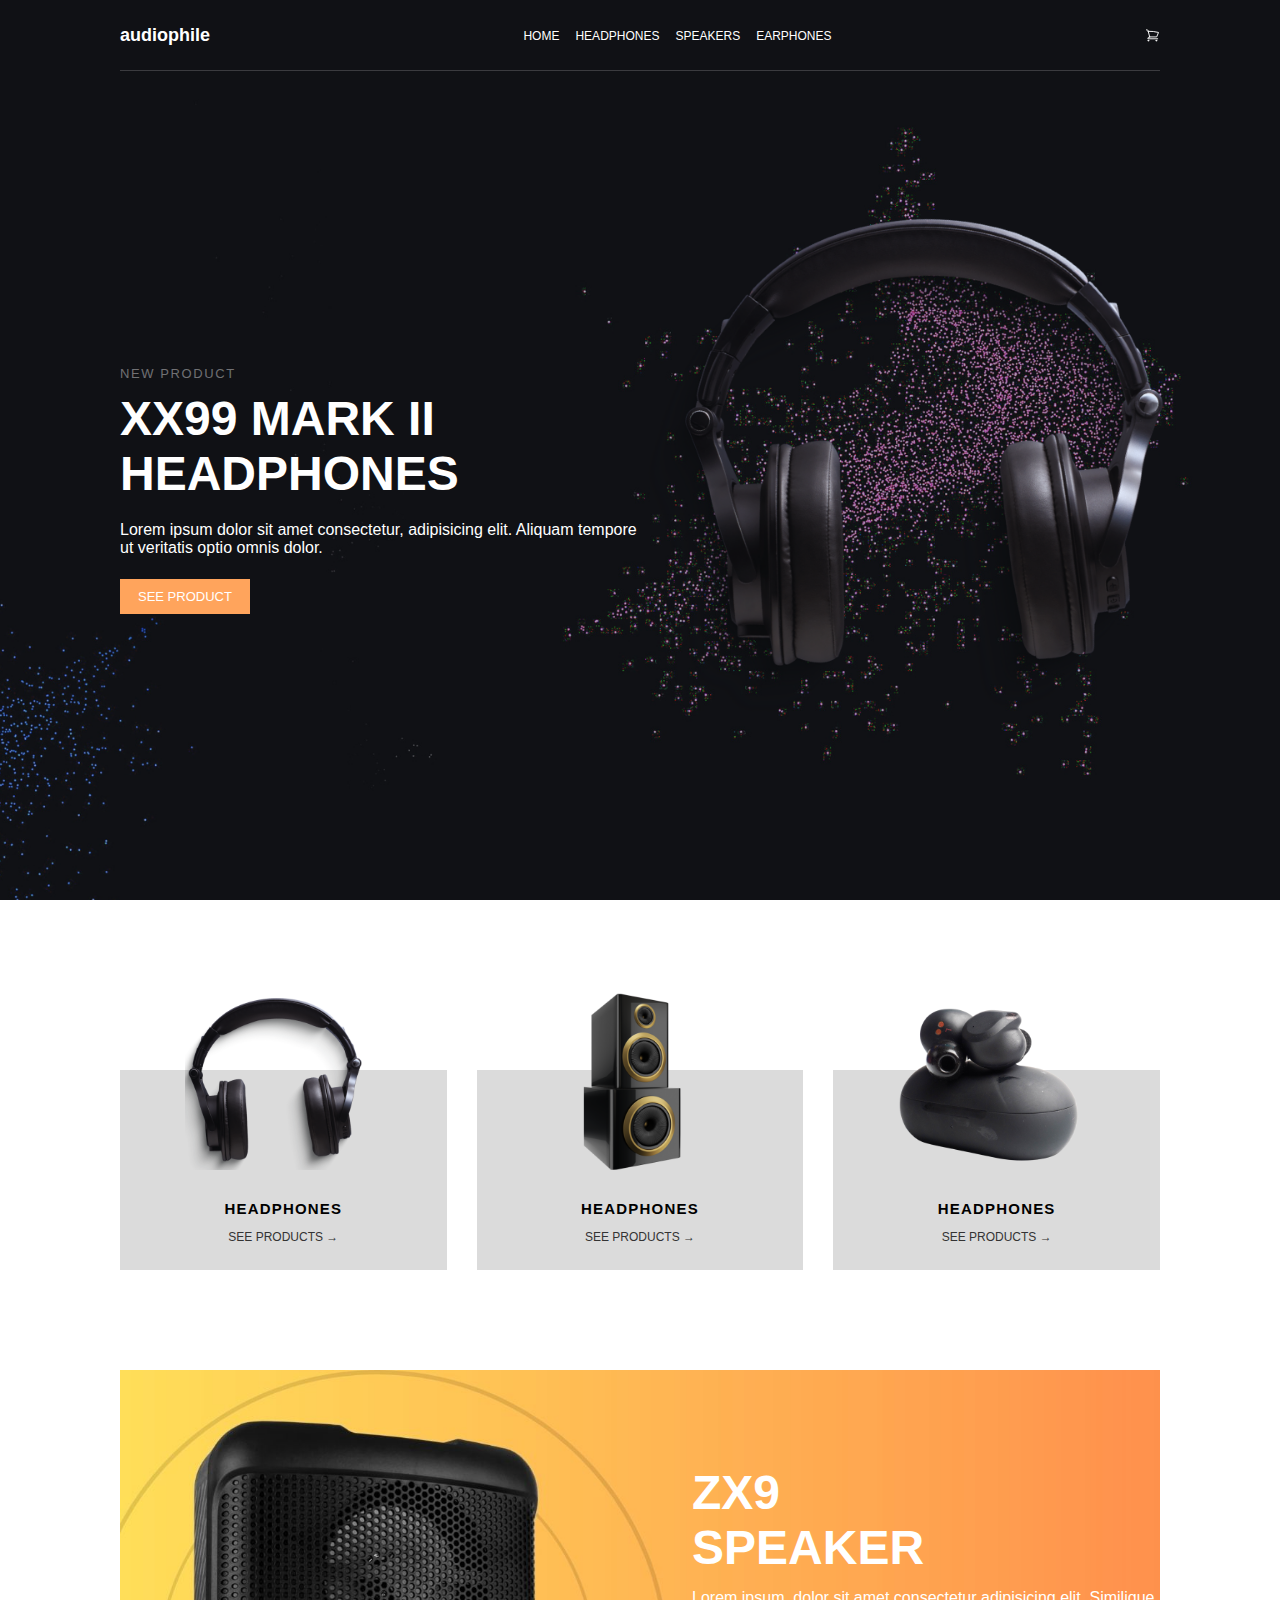
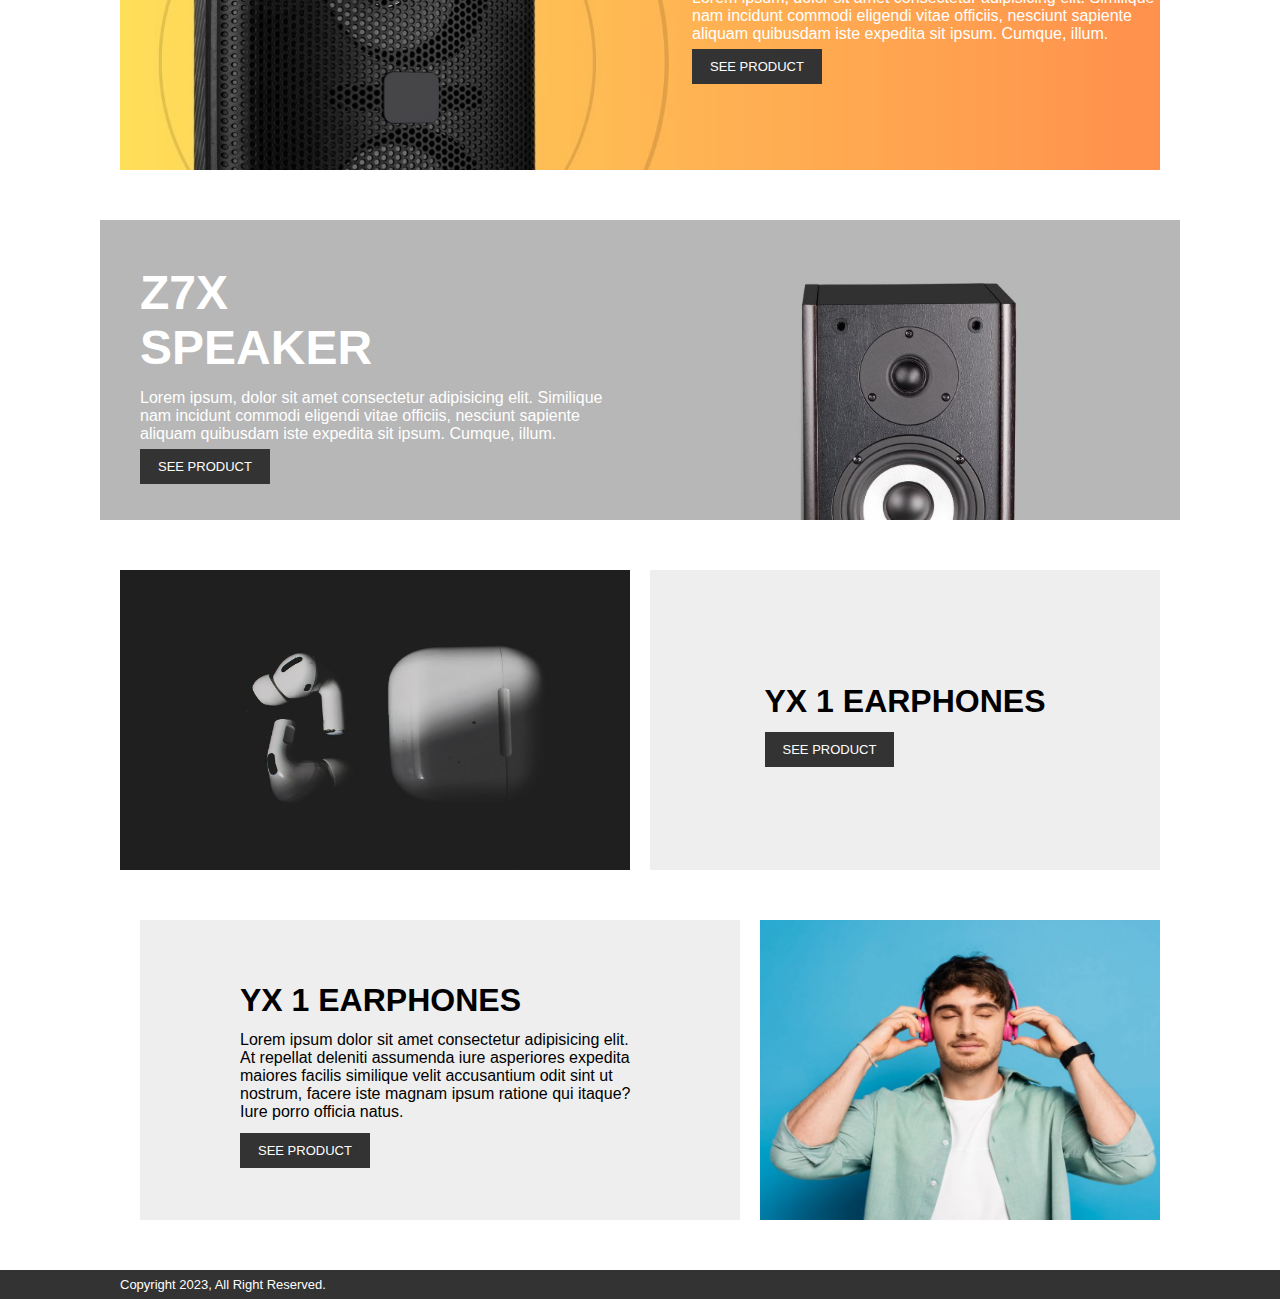
==== index.html @ 2c8dcb22 "added initial setup and make index.html" ====
<!DOCTYPE html>
<html lang="en">
  <head>
    <meta charset="UTF-8" />
    <meta http-equiv="X-UA-Compatible" content="IE=edge" />
    <meta name="viewport" content="width=device-width, initial-scale=1.0" />
    <title>AudioPhile &mdash; Landing Page</title>
    <link rel="stylesheet" href="./css/styles.css" />
  </head>
  <body>
    <header class="header">
      <nav class="nav">
        <div class="container nav_container">
          <a href="#" class="logo">audiophile</a>
          <ul class="nav_list">
            <li class="nav_item"><a href="#" class="nav_link">HOME</a></li>
            <li class="nav_item">
              <a href="#" class="nav_link">HEADPHONES</a>
            </li>
            <li class="nav_item"><a href="#" class="nav_link">SPEAKERS</a></li>
            <li class="nav_item"><a href="#" class="nav_link">EARPHONES</a></li>
          </ul>
          <svg
            xmlns="http://www.w3.org/2000/svg"
            fill="none"
            viewBox="0 0 24 24"
            stroke-width="1.5"
            stroke="currentColor"
            class="w-6 h-6">
            <path
              stroke-linecap="round"
              stroke-linejoin="round"
              d="M2.25 3h1.386c.51 0 .955.343 1.087.835l.383 1.437M7.5 14.25a3 3 0 00-3 3h15.75m-12.75-3h11.218c1.121-2.3 2.1-4.684 2.924-7.138a60.114 60.114 0 00-16.536-1.84M7.5 14.25L5.106 5.272M6 20.25a.75.75 0 11-1.5 0 .75.75 0 011.5 0zm12.75 0a.75.75 0 11-1.5 0 .75.75 0 011.5 0z" />
          </svg>
        </div>
      </nav>
      <div class="hero">
        <div class="container hero_container">
          <div class="hero_content">
            <p class="new">NEW PRODUCT</p>
            <h1 class="main_title">XX99 MARK II HEADPHONES</h1>
            <p class="hero_text">
              Lorem ipsum dolor sit amet consectetur, adipisicing elit. Aliquam
              tempore ut veritatis optio omnis dolor.
            </p>
            <a href="#" class="main_btn">SEE PRODUCT</a>
          </div>
        </div>
      </div>
    </header>
    <main>
      <section class="products">
        <div class="container products_container">
          <div class="product">
            <img src="./images/headphone.png" alt="" />
            <div class="product_content">
              <h3 class="product_title">HEADPHONES</h3>
              <a href="#" class="see_product">SEE PRODUCTS &rarr;</a>
            </div>
          </div>
          <div class="product">
            <img src="./images/speaker.png" alt="" />
            <div class="product_content">
              <h3 class="product_title">HEADPHONES</h3>
              <a href="#" class="see_product">SEE PRODUCTS &rarr;</a>
            </div>
          </div>
          <div class="product">
            <img src="./images/airpods.png" alt="" />
            <div class="product_content">
              <h3 class="product_title">HEADPHONES</h3>
              <a href="#" class="see_product">SEE PRODUCTS &rarr;</a>
            </div>
          </div>
        </div>
      </section>
      <section class="speaker">
        <div class="container speaker_container">
          <div class="speaker_content">
            <h1 class="speaker_title">
              ZX9 <br />
              SPEAKER
            </h1>
            <p class="speaker_text">
              Lorem ipsum, dolor sit amet consectetur adipisicing elit.
              Similique nam incidunt commodi eligendi vitae officiis, nesciunt
              sapiente aliquam quibusdam iste expedita sit ipsum. Cumque, illum.
            </p>
            <a href="#" class="speaker_btn">SEE PRODUCT</a>
          </div>
        </div>
      </section>
      <section class="speaker_2">
        <div class="container speaker_container_2">
          <div class="speaker_content">
            <h1 class="speaker_title">
              Z7X <br />
              SPEAKER
            </h1>
            <p class="speaker_text">
              Lorem ipsum, dolor sit amet consectetur adipisicing elit.
              Similique nam incidunt commodi eligendi vitae officiis, nesciunt
              sapiente aliquam quibusdam iste expedita sit ipsum. Cumque, illum.
            </p>
            <a href="#" class="speaker_btn">SEE PRODUCT</a>
          </div>
        </div>
      </section>
      <section class="earhpone">
        <div class="container earphone_container">
          <img src="./images/airpods bg.jpg" alt="" />
          <div class="earphone_content">
            <span>
              <h1 class="earphone_title">YX 1 EARPHONES</h1>
              <a href="#" class="speaker_btn">SEE PRODUCT</a>
            </span>
          </div>
        </div>
      </section>
      <section class="music">
        <div class="container music_container">
          <div class="music_content">
            <span>
              <h1 class="music_title">YX 1 EARPHONES</h1>
              <p class="music_text">
                Lorem ipsum dolor sit amet consectetur adipisicing elit. At
                repellat deleniti assumenda iure asperiores expedita maiores
                facilis similique velit accusantium odit sint ut nostrum, facere
                iste magnam ipsum ratione qui itaque? Iure porro officia natus.
              </p>
              <a href="#" class="speaker_btn">SEE PRODUCT</a>
            </span>
          </div>
          <img src="./images/man bg.jpg" alt="" />
        </div>
      </section>
    </main>
    <footer class="footer">
      <div class="container">
        <p class="footer_text">Copyright 2023, All Right Reserved.</p>
      </div>
    </footer>
  </body>
</html>
---- css/styles.css ----
:root {
  --color-primary: #ffa45c;
}
* {
  padding: 0px;
  margin: 0px;
}
html {
  font-size: 10px;
}
body {
  font-family: Poppins, sans-serif;
  font-size: 1.6rem;
}
.container {
  max-width: 104rem;
  margin: 0 auto;
}
svg {
  width: 1.5rem;
  height: 1.5rem;
  cursor: pointer;
}

/* header */
.header {
  width: 100%;
  height: 100vh;
  background-image: url(../images/hero.png);
  background-size: cover;
  background-position: center center;
  background-repeat: no-repeat;
}
.nav {
  width: 100%;
  height: 7rem;
}
.nav_container {
  width: 100%;
  height: 100%;
  display: flex;
  justify-content: space-between;
  align-items: center;
  color: #fff;
  border-bottom: 1px solid #ffffff2e;
}
.logo {
  text-decoration: none;
  color: #fff;
  font-size: 1.8rem;
  font-weight: 800;
}
.nav_list {
  list-style: none;
  display: flex;
}
.nav_link {
  margin: 0rem 0.8rem;
  font-size: 1.2rem;
  text-decoration: none;
  color: #fff;
}
.hero {
  width: 100%;
  height: calc(100vh - 7rem);
}
.hero_container {
  width: 100%;
  height: 100%;
  display: flex;
  align-items: center;
}
.hero_content {
  color: #fff;
  width: 50%;
}
.new {
  color: #ffffff68;
  margin-bottom: 1rem;
  letter-spacing: 1.6px;
  font-size: 1.3rem;
}
.main_title {
  font-size: 4.8rem;
  margin-bottom: 2rem;
}
.hero_text {
  margin-bottom: 3rem;
}
.main_btn {
  background-color: var(--color-primary);
  text-decoration: none;
  color: #fff;
  font-size: 1.3rem;
  padding: 1rem 1.8rem;
}
.products {
  width: 100%;
  padding-top: 17rem;
}
.products_container {
  width: 100%;
  display: grid;
  grid-template-columns: repeat(auto-fit, minmax(25rem, 1fr));
  grid-gap: 3rem;
}
.product {
  background-color: #dbdbdb;
  position: relative;
  width: 100%;
  height: 20rem;
}
.product > img {
  width: 18rem;
  height: 18rem;
  position: absolute;
  left: 20%;
  top: -40%;
}
.product_content {
  width: 100%;
  position: absolute;
  bottom: 2.5rem;
  text-align: center;
}
.product_title {
  font-size: 1.5rem;
  letter-spacing: 1.2px;
  margin-bottom: 1rem;
}
.see_product {
  font-size: 1.2rem;
  text-decoration: none;
  color: #333;
}
.speaker {
  padding-top: 10rem;
}
.speaker_2 {
  padding-top: 5rem;
}
.speaker_container {
  width: 100%;
  height: 40rem;
  background-image: url(../images/speaker\ bg.jpg);
  background-size: cover;
  display: flex;
  justify-content: end;
  align-items: center;
}
.speaker_container_2 {
  width: 100%;
  height: 30rem;
  background-image: url(../images/speaker\ bg2.jpg);
  background-size: cover;
  display: flex;
  padding-left: 4rem;
  align-items: center;
}
.speaker_content {
  width: 45%;
  color: #fff;
}
.speaker_title {
  font-size: 4.8rem;
}
.speaker_text {
  margin: 1.4rem 0rem;
}
.speaker_btn {
  color: #fff;
  background-color: #333;
  text-decoration: none;
  font-size: 1.3rem;
  padding: 1rem 1.8rem;
  margin-top: 1rem;
}
.earhpone {
  padding-top: 5rem;
}
.earphone_container {
  width: 100%;
  height: 30rem;
  display: flex;
}
.earphone_container > img {
  width: 50%;
}
.earphone_content {
  width: 50%;
}
.earphone_content {
  background-color: #eee;
  margin-left: 2rem;
  display: flex;
  justify-content: center;
  align-items: center;
}
.earphone_title {
  margin-bottom: 2rem;
}
.music {
  padding-top: 5rem;
}
.music_container {
  width: 100%;
  height: 30rem;
  display: flex;
}
.music_content {
  background-color: #eee;
  margin-left: 2rem;
  display: flex;
  justify-content: center;
  align-items: center;
  padding: 10rem;
  width: 50%;
}
.music_text {
  margin: 1.2rem 0rem;
  margin-bottom: 2rem;
}
.music_container > img {
  width: 50%;
  margin-left: 2rem;
}
.footer {
  background-color: #333;
  color: #fff;
}
.footer {
  margin-top: 5rem;
}
.footer_text {
  padding: 0.7rem 0rem;
  font-size: 1.3rem;
}
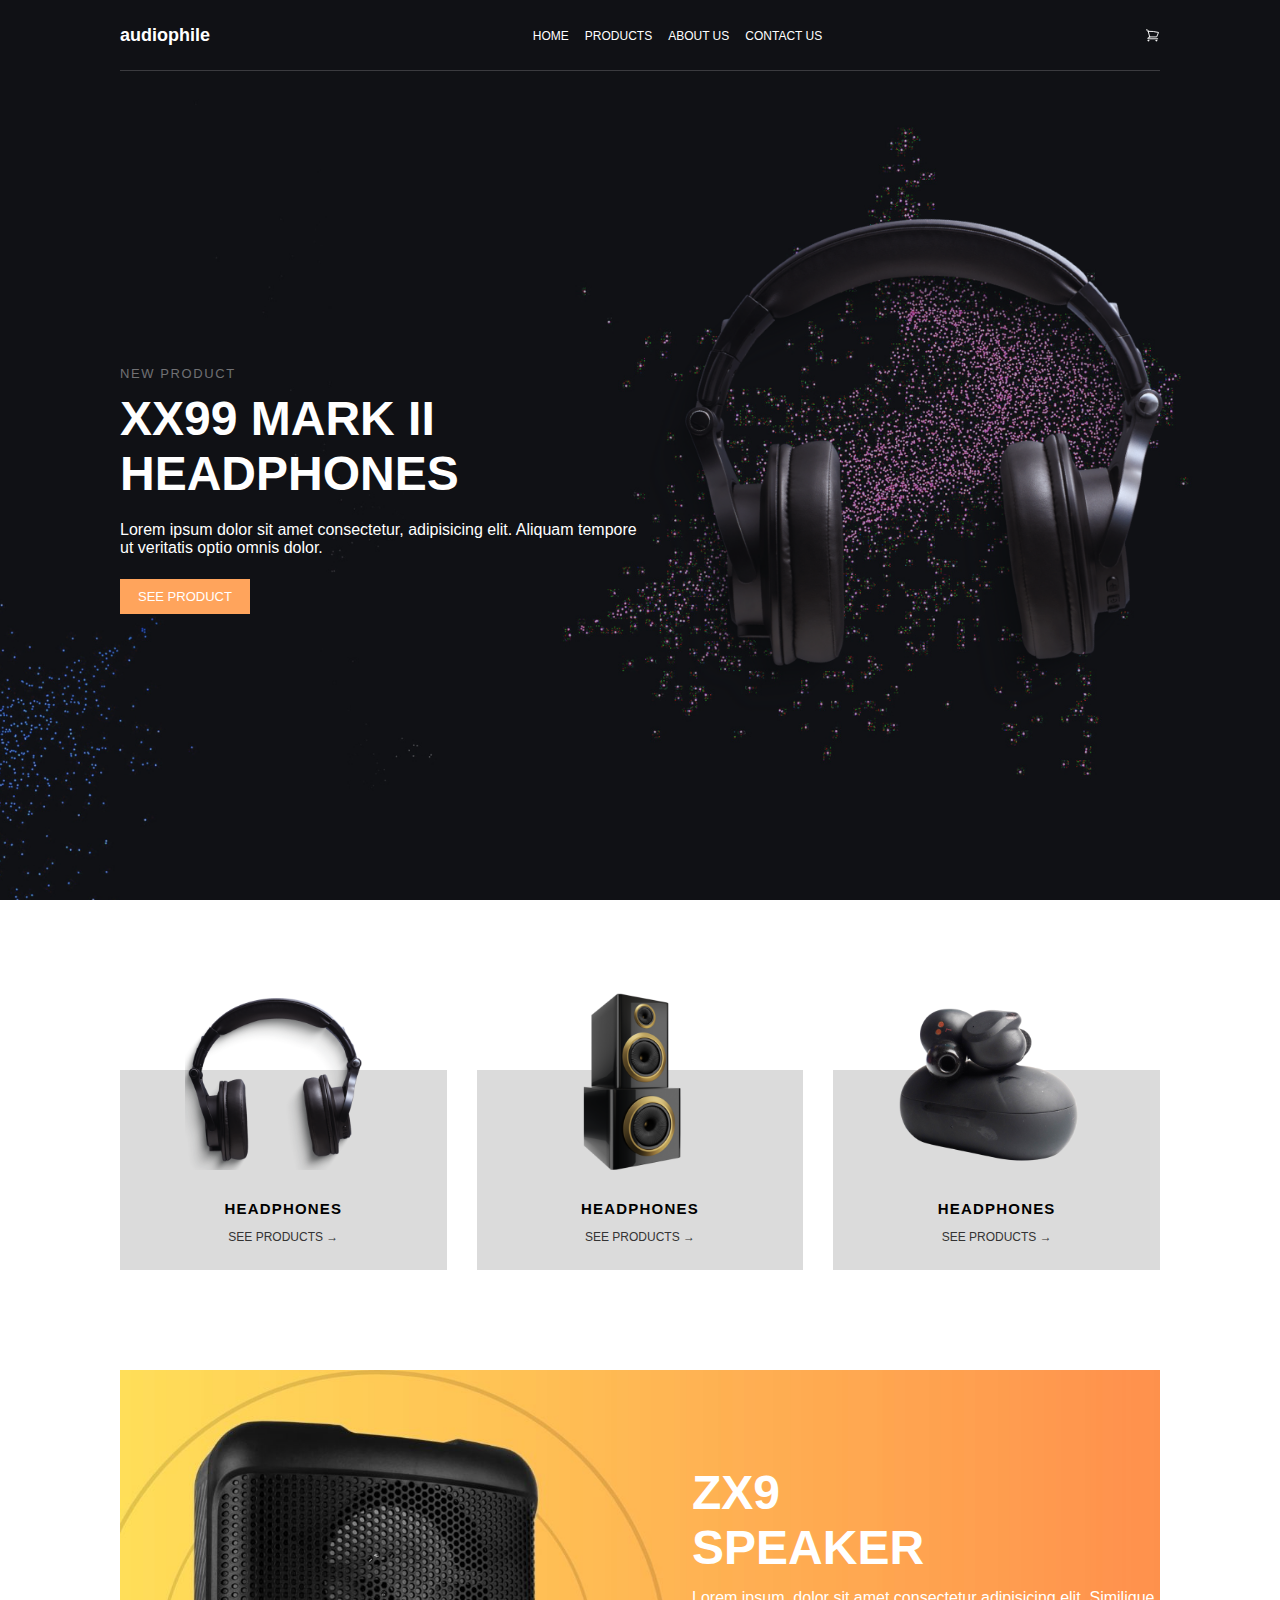
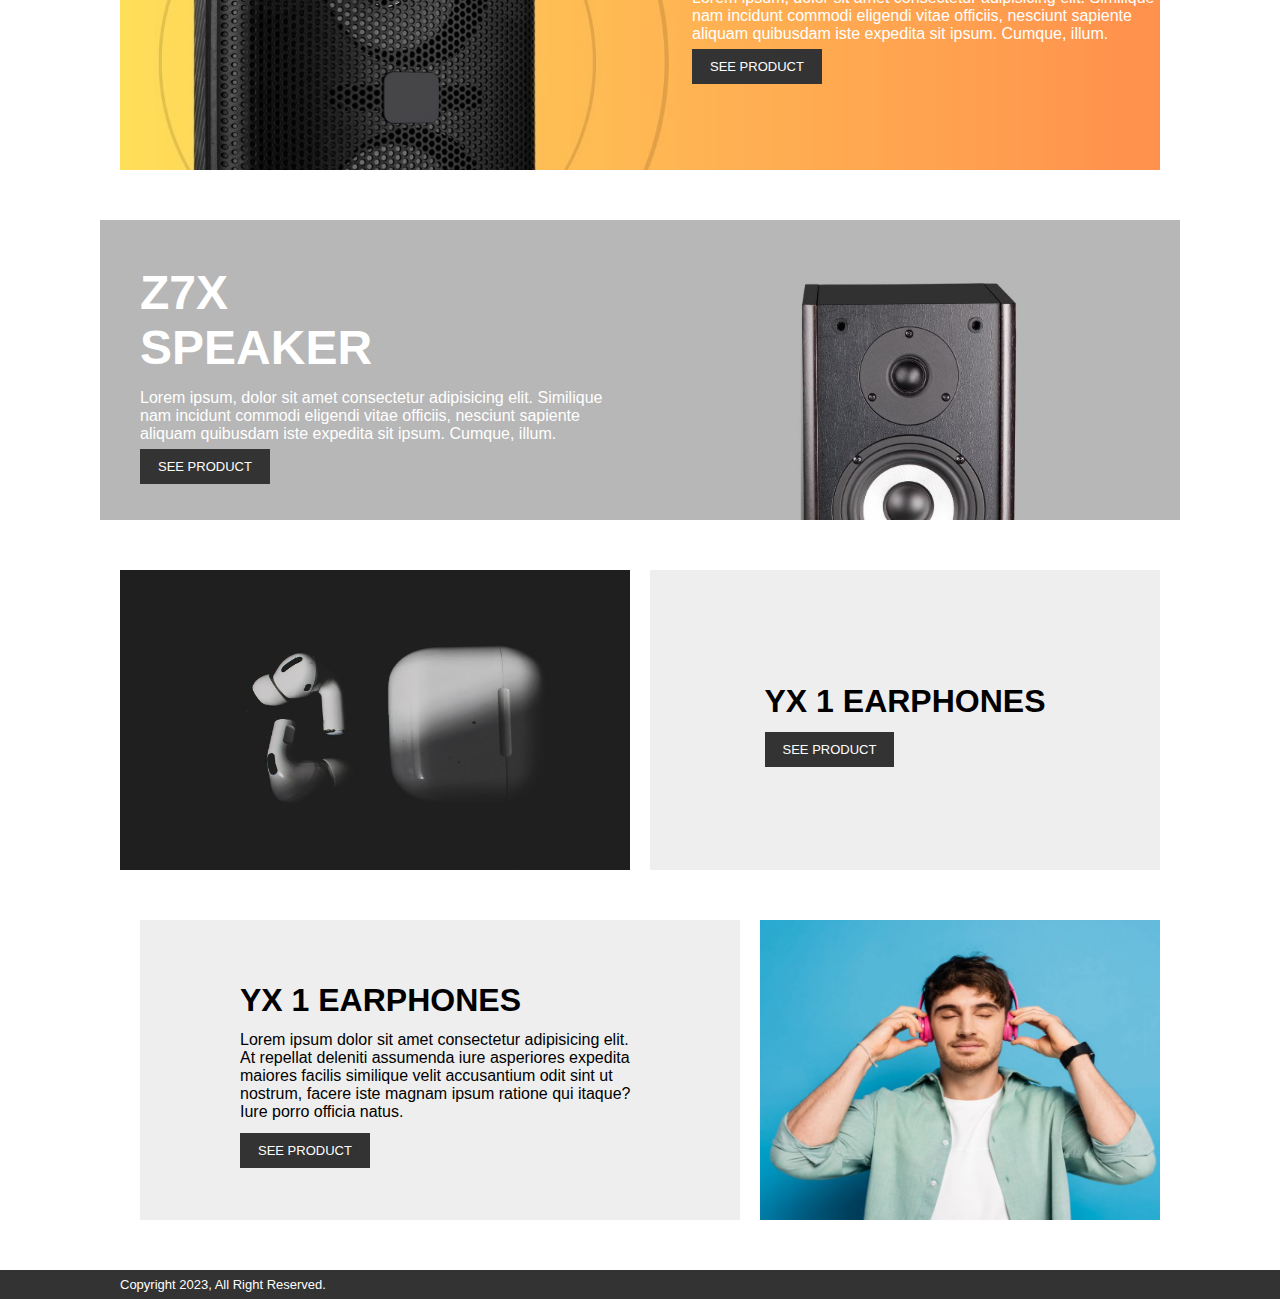
==== commit c4c8da19: "add product page" ====
--- a/index.html
+++ b/index.html
@@ -13,12 +13,12 @@
         <div class="container nav_container">
           <a href="#" class="logo">audiophile</a>
           <ul class="nav_list">
-            <li class="nav_item"><a href="#" class="nav_link">HOME</a></li>
+            <li class="nav_item"><a href="index.html" class="nav_link">HOME</a></li>
             <li class="nav_item">
-              <a href="#" class="nav_link">HEADPHONES</a>
+              <a href="product.html" class="nav_link">PRODUCTS</a>
             </li>
-            <li class="nav_item"><a href="#" class="nav_link">SPEAKERS</a></li>
-            <li class="nav_item"><a href="#" class="nav_link">EARPHONES</a></li>
+            <li class="nav_item"><a href="#" class="nav_link">ABOUT US</a></li>
+            <li class="nav_item"><a href="#" class="nav_link">CONTACT US</a></li>
           </ul>
           <svg
             xmlns="http://www.w3.org/2000/svg"
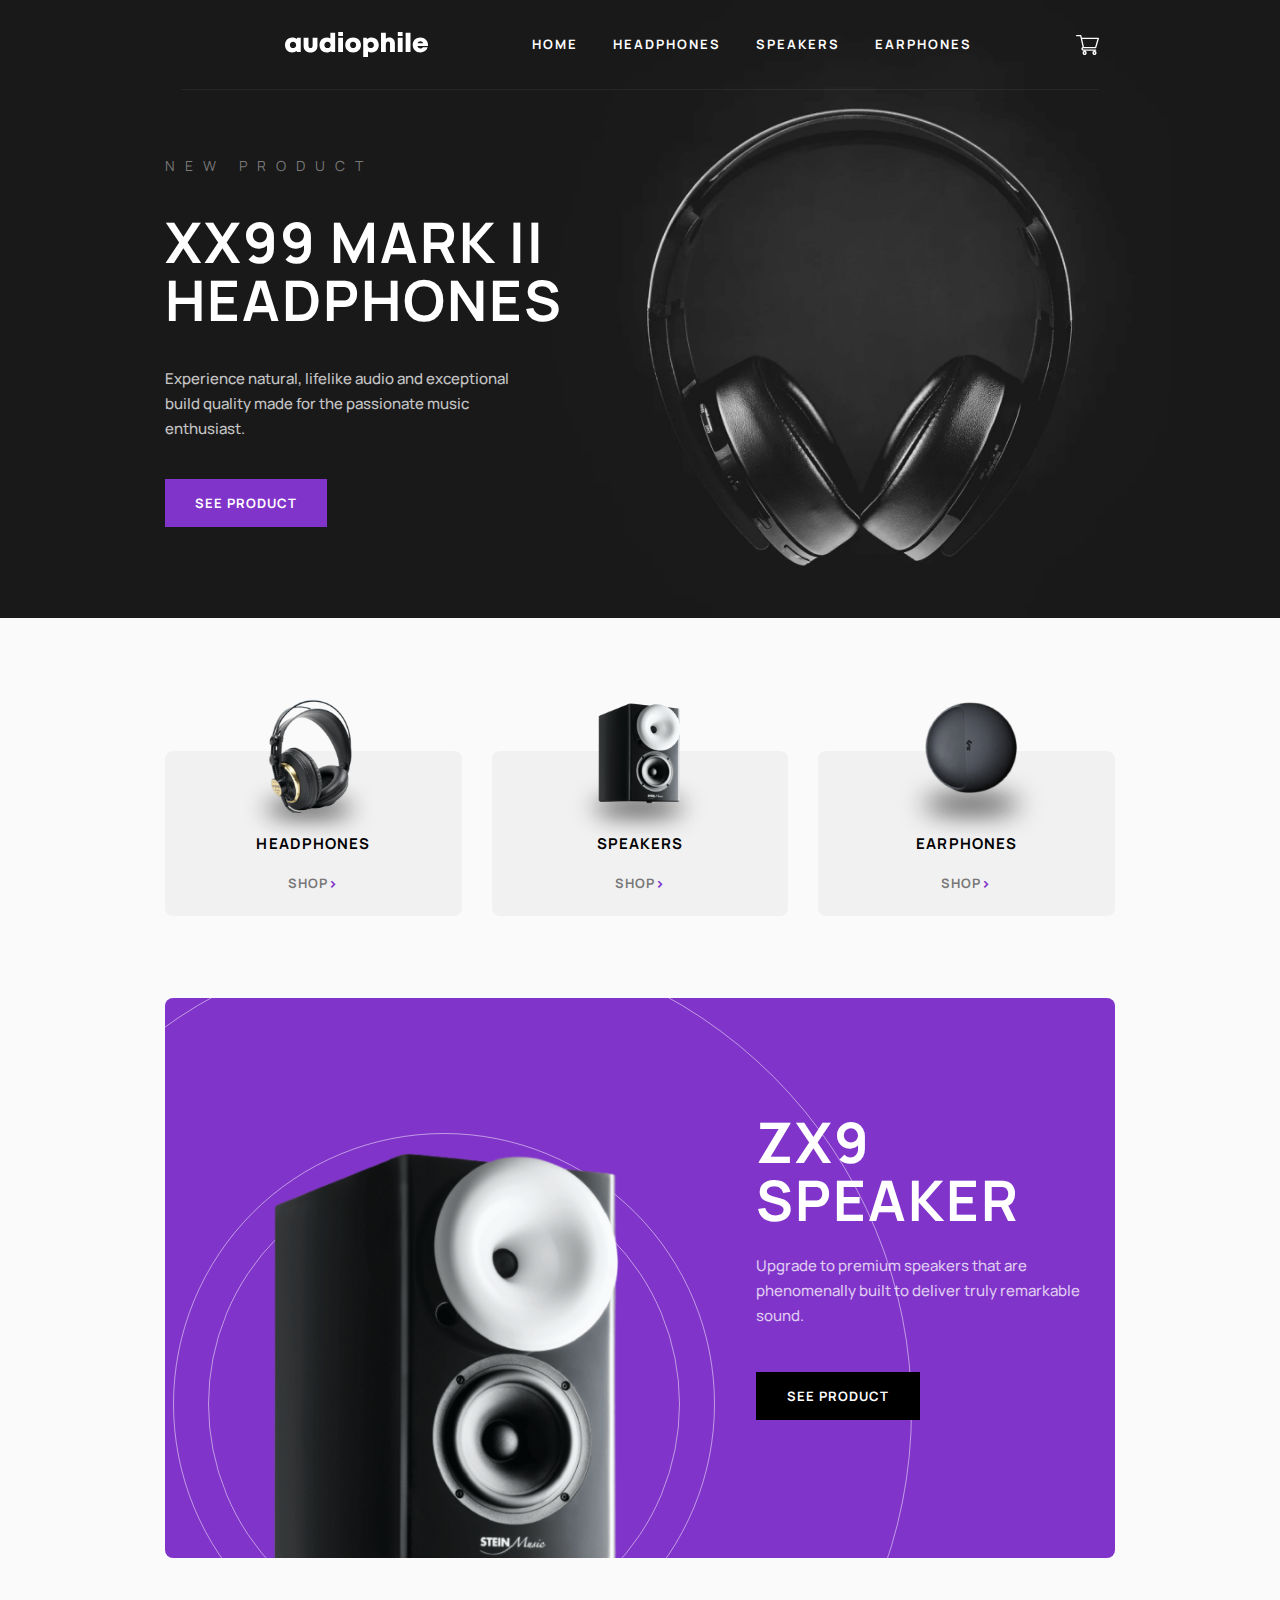
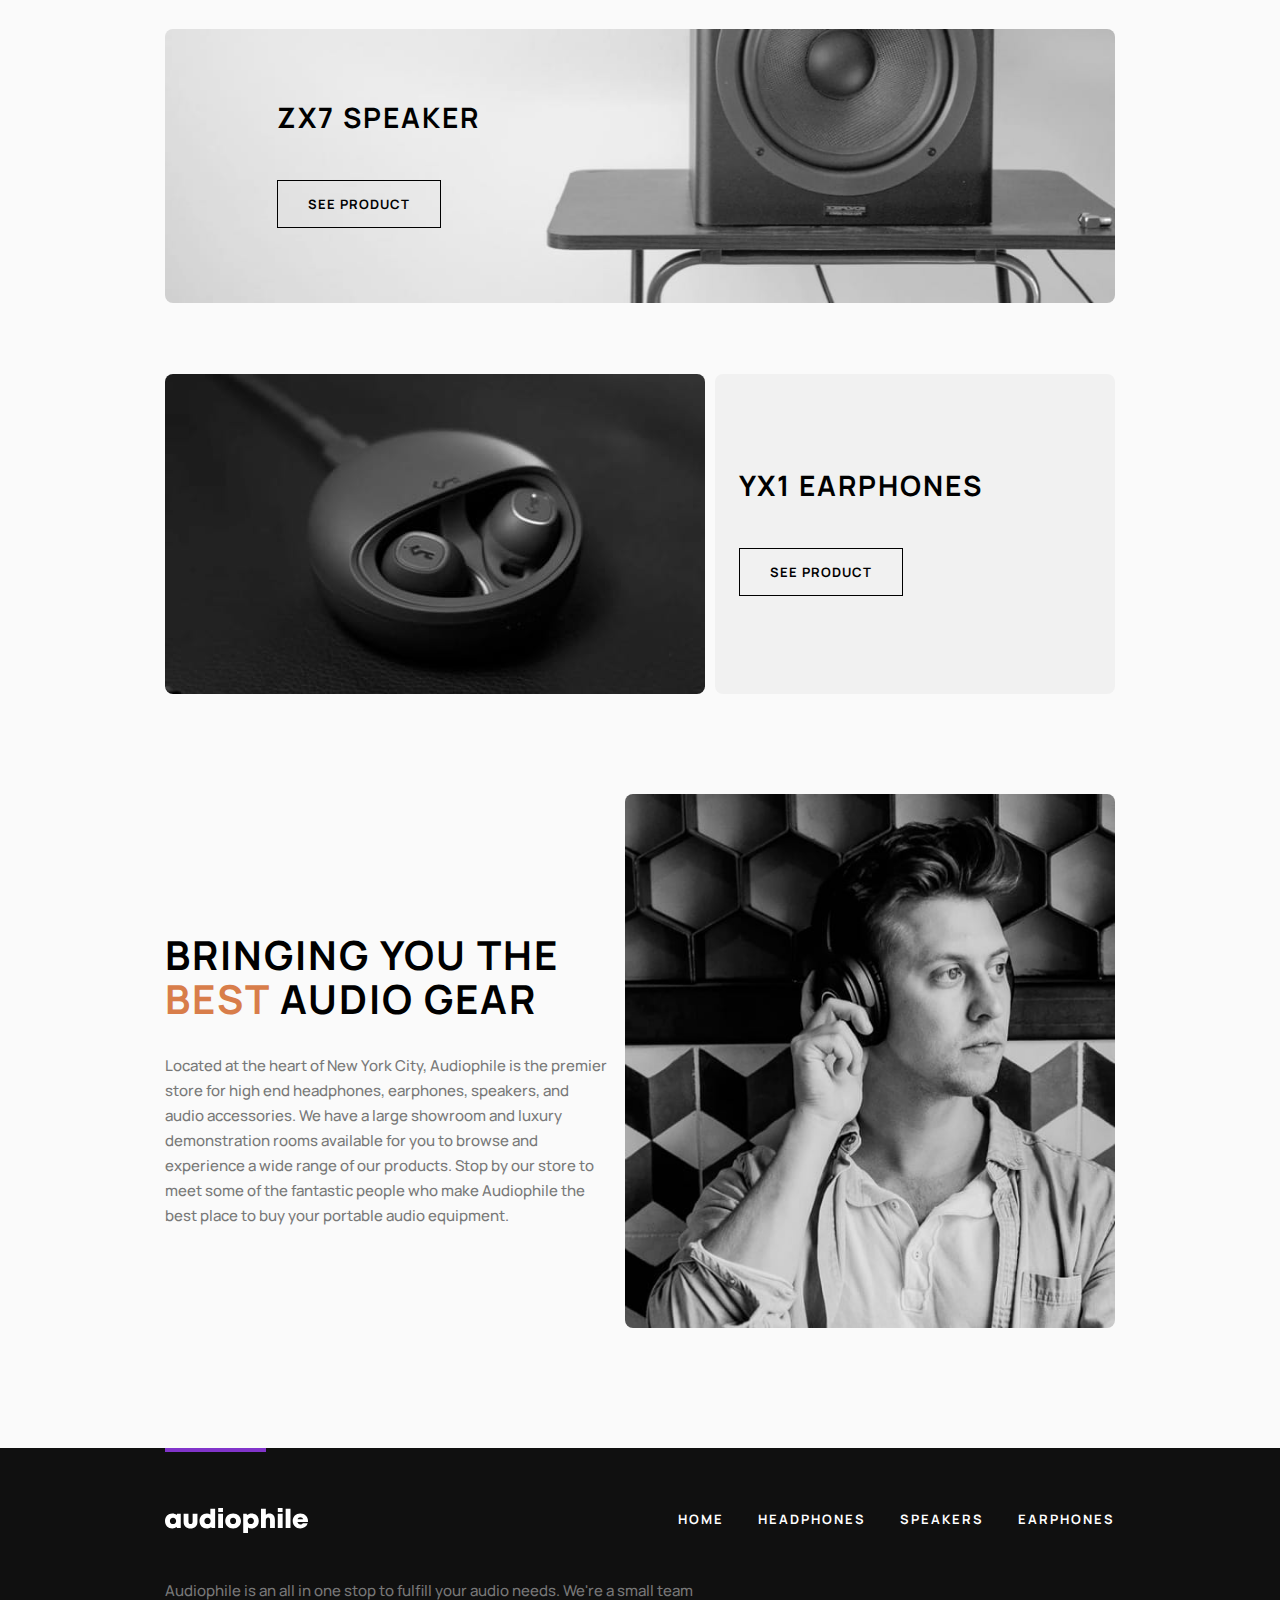
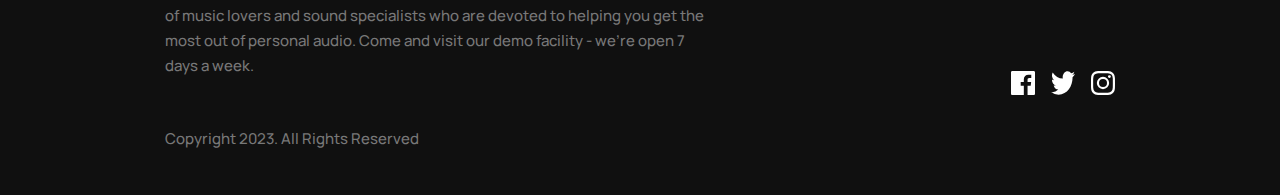
==== commit 0c88cd38: "change color" ====
--- a/index.html
+++ b/index.html
@@ -1,144 +1,184 @@
 <!DOCTYPE html>
 <html lang="en">
-  <head>
-    <meta charset="UTF-8" />
-    <meta http-equiv="X-UA-Compatible" content="IE=edge" />
-    <meta name="viewport" content="width=device-width, initial-scale=1.0" />
-    <title>AudioPhile &mdash; Landing Page</title>
-    <link rel="stylesheet" href="./css/styles.css" />
-  </head>
-  <body>
-    <header class="header">
-      <nav class="nav">
-        <div class="container nav_container">
-          <a href="#" class="logo">audiophile</a>
-          <ul class="nav_list">
-            <li class="nav_item"><a href="index.html" class="nav_link">HOME</a></li>
-            <li class="nav_item">
-              <a href="product.html" class="nav_link">PRODUCTS</a>
-            </li>
-            <li class="nav_item"><a href="#" class="nav_link">ABOUT US</a></li>
-            <li class="nav_item"><a href="#" class="nav_link">CONTACT US</a></li>
-          </ul>
-          <svg
-            xmlns="http://www.w3.org/2000/svg"
-            fill="none"
-            viewBox="0 0 24 24"
-            stroke-width="1.5"
-            stroke="currentColor"
-            class="w-6 h-6">
-            <path
-              stroke-linecap="round"
-              stroke-linejoin="round"
-              d="M2.25 3h1.386c.51 0 .955.343 1.087.835l.383 1.437M7.5 14.25a3 3 0 00-3 3h15.75m-12.75-3h11.218c1.121-2.3 2.1-4.684 2.924-7.138a60.114 60.114 0 00-16.536-1.84M7.5 14.25L5.106 5.272M6 20.25a.75.75 0 11-1.5 0 .75.75 0 011.5 0zm12.75 0a.75.75 0 11-1.5 0 .75.75 0 011.5 0z" />
-          </svg>
+
+<head>
+    <meta charset="UTF-8">
+    <meta name="viewport" content="width=device-width, initial-scale=1.0">
+    <link rel="icon" type="image/png" sizes="32x32" href="assets/img/favicon-32x32.png">
+    <link rel="preconnect" href="https://fonts.googleapis.com">
+    <link rel="preconnect" href="https://fonts.gstatic.com" crossorigin>
+    <link href="https://fonts.googleapis.com/css2?family=Manrope:wght@400;500;700&display=swap" rel="stylesheet">
+    <link rel="stylesheet" href="styles.css" type="text/css">
+    <title>Audiophile</title>
+</head>
+
+<body>
+    <div class="hero-banner">
+        <div class="mobile-img">
+            <img src="assets/img/home/mobile/image-header.jpg" alt="hero-banner-mobile">
         </div>
-      </nav>
-      <div class="hero">
-        <div class="container hero_container">
-          <div class="hero_content">
-            <p class="new">NEW PRODUCT</p>
-            <h1 class="main_title">XX99 MARK II HEADPHONES</h1>
-            <p class="hero_text">
-              Lorem ipsum dolor sit amet consectetur, adipisicing elit. Aliquam
-              tempore ut veritatis optio omnis dolor.
-            </p>
-            <a href="#" class="main_btn">SEE PRODUCT</a>
-          </div>
+        <div class="tablet-img">
+            <img src="assets/img/home/tablet/image-header.jpg" alt="hero-banner-tablet">
         </div>
-      </div>
-    </header>
-    <main>
-      <section class="products">
-        <div class="container products_container">
-          <div class="product">
-            <img src="./images/headphone.png" alt="" />
-            <div class="product_content">
-              <h3 class="product_title">HEADPHONES</h3>
-              <a href="#" class="see_product">SEE PRODUCTS &rarr;</a>
+        <div class="desktop-img">
+            <img src="assets/img/home/desktop/image-hero.jpg" alt="hero-banner-desktop">
+        </div>
+        <div class="hero-banner-text">
+            <div class="overline" id="banner-text">new product</div>
+            <h1>xx99 mark ii headphones</h1>
+            <div class="hero-main-text">Experience natural, lifelike audio and exceptional build quality made for the
+                passionate music enthusiast.</div>
+            <a href="xx99-headphones.html">
+                <button class="btn-orange">
+                    see product
+                </button>
+            </a>
+        </div>
+    </div>
+    <div class="navbar-container">
+        <div class="navbar-mobile">
+            <a href="menu.html">
+                <div class="menu-mobile">
+                    <img src="assets/img/shared/tablet/icon-hamburger.svg" alt="burger-menu">
+                </div>
+            </a>
+            <a class="logo-mobile" href="index.html">
+                <img src="assets/img/shared/desktop/logo.svg" alt="Audiophile-logo">
+            </a>
+            <div class="navbar-desktop-menu">
+                <a href="index.html">home</a>
+                <a href="headphones-category.html">headphones</a>
+                <a href="#">speakers</a>
+                <a href="#">earphones</a>
             </div>
-          </div>
-          <div class="product">
-            <img src="./images/speaker.png" alt="" />
-            <div class="product_content">
-              <h3 class="product_title">HEADPHONES</h3>
-              <a href="#" class="see_product">SEE PRODUCTS &rarr;</a>
+            <div class="cart-mobile">
+                <img src="assets/img/shared/desktop/icon-cart.svg" alt="shopping-cart">
             </div>
-          </div>
-          <div class="product">
-            <img src="./images/airpods.png" alt="" />
-            <div class="product_content">
-              <h3 class="product_title">HEADPHONES</h3>
-              <a href="#" class="see_product">SEE PRODUCTS &rarr;</a>
+        </div>
+    </div>
+    <div class="center-aligner">
+        <div class="products">
+            <a href="headphones-category.html" class="product-container">
+                <div class="container-bg">
+                    <div class="product-img"><img
+                            src="assets/img/shared/desktop/image-category-thumbnail-headphones.png"
+                            alt="xx99-headphones"></div>
+                    <div class="product-header">headphones</div>
+                    <div class="shop-item">shop<div class="orange-arrow">></div>
+                    </div>
+                </div>
+            </a>
+            <div class="product-container">
+                <div class="container-bg">
+                    <div class="product-img"><img src="assets/img/shared/desktop/image-category-thumbnail-speakers.png"
+                            alt="speakers"></div>
+                    <div class="product-header">speakers</div>
+                    <div class="shop-item">shop<div class="orange-arrow">></div>
+                    </div>
+                </div>
             </div>
-          </div>
+            <div class="product-container">
+                <div class="container-bg">
+                    <div class="product-img"><img src="assets/img/shared/desktop/image-category-thumbnail-earphones.png"
+                            alt="earphones"></div>
+                    <div class="product-header">earphones</div>
+                    <div class="shop-item">shop<div class="orange-arrow">></div>
+                    </div>
+                </div>
+            </div>
         </div>
-      </section>
-      <section class="speaker">
-        <div class="container speaker_container">
-          <div class="speaker_content">
-            <h1 class="speaker_title">
-              ZX9 <br />
-              SPEAKER
-            </h1>
-            <p class="speaker_text">
-              Lorem ipsum, dolor sit amet consectetur adipisicing elit.
-              Similique nam incidunt commodi eligendi vitae officiis, nesciunt
-              sapiente aliquam quibusdam iste expedita sit ipsum. Cumque, illum.
-            </p>
-            <a href="#" class="speaker_btn">SEE PRODUCT</a>
-          </div>
+        <div class="speaker-product-box">
+            <div class="outer-circle"></div>
+            <div class="middle-circle"></div>
+            <div class="smol-circle"></div>
+            <div class="preview-img">
+                <img src="assets/img/home/mobile/image-speaker-zx9.png" alt="zx9-speaker">
+            </div>
+            <div class="preview-img-desktop">
+                <img src="assets/img/home/desktop/image-speaker-zx9.png" alt="zx9-speaker">
+            </div>
+            <div class="zx9-maintext">
+                <div class="preview-header">ZX9<br>SPEAKER</div>
+                <div class="preview-maintext">Upgrade to premium speakers that are phenomenally built to deliver truly
+                    remarkable sound.</div>
+                <button class="btn-black">see product</button>
+            </div>
         </div>
-      </section>
-      <section class="speaker_2">
-        <div class="container speaker_container_2">
-          <div class="speaker_content">
-            <h1 class="speaker_title">
-              Z7X <br />
-              SPEAKER
-            </h1>
-            <p class="speaker_text">
-              Lorem ipsum, dolor sit amet consectetur adipisicing elit.
-              Similique nam incidunt commodi eligendi vitae officiis, nesciunt
-              sapiente aliquam quibusdam iste expedita sit ipsum. Cumque, illum.
-            </p>
-            <a href="#" class="speaker_btn">SEE PRODUCT</a>
-          </div>
+        <div class="zx7-product-box">
+            <div class="zx7-mobile">
+                <img src="assets/img/home/mobile/image-speaker-zx7.jpg" alt="ZX7 speaker">
+            </div>
+            <div class="zx7-tablet">
+                <img src="assets/img/home/tablet/image-speaker-zx7.jpg" alt="ZX7 speaker">
+            </div>
+            <div class="zx7-desktop">
+                <img src="assets/img/home/desktop/image-speaker-zx7.jpg" alt="ZX7 speaker">
+            </div>
+            <div class="product-header-mobile-black">zx7 speaker
+                <br><br><br>
+                <button class="btn-white">see product</button>
+            </div>
         </div>
-      </section>
-      <section class="earhpone">
-        <div class="container earphone_container">
-          <img src="./images/airpods bg.jpg" alt="" />
-          <div class="earphone_content">
-            <span>
-              <h1 class="earphone_title">YX 1 EARPHONES</h1>
-              <a href="#" class="speaker_btn">SEE PRODUCT</a>
-            </span>
-          </div>
+        <div class="yx1-product-box">
+            <div class="yx1-mobile">
+                <img src="assets/img/home/mobile/image-earphones-yx1.jpg" alt="YX1 earphones">
+            </div>
+            <div class="yx1-tablet">
+                <img src="assets/img/home/tablet/image-earphones-yx1.jpg" alt="YX1 earphones">
+            </div>
+            <div class="yx1-desktop">
+                <img src="assets/img/home/desktop/image-earphones-yx1.jpg" alt="YX1 earphones">
+            </div>
+            <div class="yx1-container">
+                <div class="product-header-mobile-black">yx1 earphones
+                    <br><br><br>
+                    <button class="btn-white">see product</button>
+                </div>
+            </div>
         </div>
-      </section>
-      <section class="music">
-        <div class="container music_container">
-          <div class="music_content">
-            <span>
-              <h1 class="music_title">YX 1 EARPHONES</h1>
-              <p class="music_text">
-                Lorem ipsum dolor sit amet consectetur adipisicing elit. At
-                repellat deleniti assumenda iure asperiores expedita maiores
-                facilis similique velit accusantium odit sint ut nostrum, facere
-                iste magnam ipsum ratione qui itaque? Iure porro officia natus.
-              </p>
-              <a href="#" class="speaker_btn">SEE PRODUCT</a>
-            </span>
-          </div>
-          <img src="./images/man bg.jpg" alt="" />
+        <div class="info-box">
+            <div class="info-img-mobile">
+                <img src="assets/img/shared/mobile/image-best-gear.jpg" alt="best-gear">
+            </div>
+            <div class="info-img-tablet">
+                <img src="assets/img/shared/tablet/image-best-gear.jpg" alt="best-gear">
+            </div>
+            <div class="info-text-box">
+                <h4>bringing you the <span id="orange-highlight">best</span> audio gear</h4>
+                <div class="info-text">Located at the heart of New York City, Audiophile is the premier store for high
+                    end headphones, earphones, speakers, and audio accessories. We have a large showroom and luxury
+                    demonstration rooms available for you to browse and experience a wide range of our products. Stop by
+                    our store to meet some of the fantastic people who make Audiophile the best place to buy your
+                    portable audio equipment.</div>
+            </div>
+            <div class="info-img-desktop">
+                <img src="assets/img/shared/desktop/image-best-gear.jpg" alt="best-gear">
+            </div>
         </div>
-      </section>
-    </main>
-    <footer class="footer">
-      <div class="container">
-        <p class="footer_text">Copyright 2023, All Right Reserved.</p>
-      </div>
-    </footer>
-  </body>
-</html>
+    </div>
+    <div class="footer">
+        <div class="top-rectangle"></div>
+        <div class="logo-mobile">
+            <img src="assets/img/shared/desktop/logo.svg" alt="Audiophile-logo">
+        </div>
+        <div class="footer-links">
+            <a href="index.html">home</a>
+            <a href="headphones-category.html">headphones</a>
+            <a href="#">speakers</a>
+            <a href="#">earphones</a>
+        </div>
+        <div class="footer-info">Audiophile is an all in one stop to fulfill your audio needs. We're a small team of
+            music lovers and sound specialists who are devoted to helping you get the most out of personal audio. Come
+            and visit our demo facility - we’re open 7 days a week.</div>
+        <span class="copyright">
+            Copyright 2023. All Rights Reserved
+        </span>
+        <div class="social-media">
+            <img src="assets/img/shared/desktop/icon-facebook.svg" alt="facebook">
+            <img src="assets/img/shared/desktop/icon-twitter.svg" alt="twitter">
+            <img src="assets/img/shared/desktop/icon-instagram.svg" alt="instagram">
+        </div>
+    </div>
+</body>
+
+</html>--- a/styles.css
+++ b/styles.css
@@ -0,0 +1,1043 @@
+
+* {
+    box-sizing: border-box;
+    font-family: 'Manrope', sans-serif;
+}
+
+:root {
+    --primary: #8134ca;
+    --secondary: #101010;
+    --tertiary: #F1F1F1;
+    --quadrary: #FAFAFA;
+    --quintary: #FBAF85;
+}
+
+body {
+    display: flex;
+    flex-direction: column;
+    font-size: 15px;
+    line-height: 25px;
+    font-weight: 500;
+    background-color: var(--quadrary);
+    margin: 0;
+}
+
+h1 {
+    font-size: 56px;
+    font-weight: 700;
+    line-height: 58px;
+    letter-spacing: 2px;
+    text-transform: uppercase
+}
+
+h2 {
+    font-size: 40px;
+    font-weight: 700;
+    line-height: 44px;
+    letter-spacing: 1.5px;
+    text-transform: uppercase;
+}
+
+h3 {
+    font-size: 32px;
+    font-weight: 700;
+    line-height: 36px;
+    letter-spacing: 1.15px;
+    text-transform: uppercase;
+}
+
+h4 {
+    font-size: 28px;
+    font-weight: 700;
+    line-height: 38px;
+    letter-spacing: 2px;
+    text-transform: uppercase;
+}
+
+h5 {
+    font-size: 24px;
+    font-weight: 700;
+    line-height: 38px;
+    letter-spacing: 1.7px;
+    text-transform: uppercase;
+}
+
+h6 {
+    font-size: 18px;
+    font-weight: 700;
+    line-height: 33px;
+    letter-spacing: 1.3px;
+    text-transform: uppercase;
+}
+
+.overline {
+    font-size: 14px;
+    font-weight: 400;
+    line-height: 19px;
+    letter-spacing: 10px;
+    text-transform: uppercase;
+    color: var(--primary);
+}
+
+.subtitle {
+    font-size: 13px;
+    font-weight: 700;
+    line-height: 25px;
+    letter-spacing: 1px;
+    text-transform: uppercase;
+    color: var(--primary);
+}
+
+#orange-highlight {
+    color: #D87D4A;
+}
+
+#banner-text {
+    color: #787878;
+}
+
+.btn-orange {
+    font-size: 13px;
+    font-weight: 700;
+    letter-spacing: 1px;
+    text-transform: uppercase;
+    border: none;
+    color: #FFF;
+    background-color: var(--primary);
+    padding-right: 30px;
+    padding-left: 30px;
+    height: 48px;
+}
+
+.btn-orange:hover {
+    cursor: pointer;
+    background-color: var(--quintary);
+}
+
+.btn-white {
+    font-size: 13px;
+    font-weight: 700;
+    letter-spacing: 1px;
+    text-transform: uppercase;
+    border: 1px solid #000;
+    background-color: transparent;
+    color: #000;
+    padding-right: 30px;
+    padding-left: 30px;
+    height: 48px;
+}
+
+.btn-white:hover {
+    cursor: pointer;
+    background-color: #000;
+    color: #FFF;
+}
+
+.btn-black {
+    font-size: 13px;
+    font-weight: 700;
+    letter-spacing: 1px;
+    text-transform: uppercase;
+    background-color: #000;
+    border: 1px solid #000;
+    margin: 0 auto;
+    color: #FFF;
+    padding-right: 30px;
+    padding-left: 30px;
+    height: 48px;
+}
+
+.btn-black:hover {
+    background-color: #4C4C4C;
+    cursor: pointer;
+}
+
+.btn-transp {
+    font-size: 13px;
+    font-weight: 700;
+    letter-spacing: 1px;
+    text-transform: uppercase;
+    border: none;
+    opacity: 50%;
+    height: 48px;
+}
+
+.btn-transp:hover {
+    cursor: pointer;
+    opacity: 0%;
+    color: var(--primary);
+}
+
+.navbar-container {
+    opacity: 100%;
+    border-bottom: 1px solid #FFFFFF0F;
+    position:absolute;
+    height: 90px;
+    width: 100%;
+    display: flex;
+    padding: 24px;
+    z-index: 2;
+}
+
+.navbar-mobile {
+    display: flex;
+    justify-content: space-between;
+    align-items: center;
+    width: inherit;
+}
+
+.navbar-desktop-menu {
+    display: none;
+    gap: 35px;
+}
+
+.menu-mobile, .logo-mobile, .cart-mobile {
+    display: flex;
+}
+
+.menu-mobile:hover, .logo-mobile:hover, .cart-mobile:hover {
+    cursor: pointer;
+}
+
+.hero-banner {
+    position: relative;
+    margin-bottom: 60px;
+}
+
+.hero-banner img {
+    width: 100%;
+    margin-top: -30px;
+}
+
+.mobile-img {
+    display: block;
+}
+
+.tablet-img {
+    display: none;
+}
+
+.desktop-img {
+    display: none;
+}
+
+.mobile-banner {
+    display: block;
+}
+
+.tablet-banner {
+    display: none;
+}
+
+.desktop-banner {
+    display: none;
+}
+
+.hero-banner-text {
+    position: absolute;
+    top: 25%;
+    left: 0;
+    right: 0;
+    margin: 0 auto;
+    text-align: center;
+    padding: 24px;
+    max-width: 328px;
+    display: flex;
+    flex-direction: column;
+    align-items: center;
+    justify-content: center;
+}
+
+.hero-banner .overline {
+    color: #FFFFFF80;
+}
+
+.hero-banner-text h1 {
+    color: #FFF;
+    font-size: 36px;
+    line-height: 40px;
+    letter-spacing: 1.29px;
+}
+
+.hero-main-text {
+    color: #FFF;
+    opacity: 75%;
+    padding-bottom: 28px;
+}
+
+.center-aligner {
+    margin: 0 auto;
+    max-width: 100%;
+}
+
+.products {
+    display: flex;
+    flex-direction: column;
+}
+
+.product-container {
+    height: 217px;
+    width: -webkit-fill-available;
+    background-color: transparent;
+    display: flex;
+    align-items: center;
+    padding-left: 24px;
+    padding-right: 24px;
+    margin-bottom: 16px;
+    color: #787878;
+}
+
+.product-container:hover {
+    cursor: pointer;
+}
+
+.container-bg {
+    background-color: var(--tertiary);
+    border-radius: 8px;
+    height: 165px;
+    width: 100%;
+    position: relative;
+    display: flex;
+    flex-direction: column;
+    justify-content: flex-end;
+    align-items: center;
+}
+
+.product-img {
+    height: fit-content;
+    width: auto;
+    position: absolute;
+    left: 50%;
+    top: -52px;
+    margin-left: -82px;
+}
+
+.product-img img {
+    max-height: 150px;
+    width: auto;
+}
+
+.product-header {
+    font-size: 15px;
+    font-weight: 700;
+    letter-spacing: 1.07px;
+    text-transform: uppercase;
+    padding-bottom: 15px;
+    color: #000;
+}
+
+.shop-item {
+    font-size: 13px;
+    font-weight: 700;
+    letter-spacing: 1px;
+    text-transform: uppercase;
+    display: flex;
+    padding-bottom: 20px;
+}
+
+.shop-item:hover {
+    color: #D87D4A;
+}
+
+.orange-arrow {
+    font-size: 15px;
+    font-weight: 700;
+    text-transform: uppercase;
+    color: var(--primary);
+}
+
+.speaker-product-box {
+    background-color: var(--primary);
+    width: auto;
+    height: 600px;
+    margin-left: 24px;
+    margin-right: 24px;
+    padding-bottom: 24px;
+    border-radius: 8px;
+    position: relative;
+    display: flex;
+    flex-direction: column;
+    align-items: center;
+    text-align: center;
+    overflow-x: hidden;
+}
+
+.outer-circle, .middle-circle, .smol-circle {
+    border-radius: 50%;
+    border: 1px solid #FFFFFF80;
+    background-color: transparent;
+    left: 50%;
+}
+
+.outer-circle {
+    width: 558px;
+    height: 558px;
+    position: absolute;
+    margin-left: -279px;
+    margin-top: -121px;
+}
+
+.middle-circle {
+    width: 320px;
+    height: 320px;
+    position: absolute;
+    margin-left: -160px;
+    margin-top: -2px;
+}
+
+.smol-circle {
+    width: 279px;
+    height: 279px;
+    position: absolute;
+    margin-left: -139.5px;
+    margin-top: 19px;
+}
+
+.preview-img-desktop {
+    display: none;
+}
+
+.preview-img img {
+    margin: 55px auto 24px auto;
+    max-height: 207px;
+}
+
+.preview-header {
+    font-size: 36px;
+    font-weight: 700;
+    color: #FFF;
+    letter-spacing: 1.29px;
+    line-height: 40px;
+    padding-bottom: 24px;
+}
+
+.preview-maintext {
+    font-size: 15px;
+    font-weight: 500;
+    color: #FFFFFFBF;
+    line-height: 25px;
+    padding-left: 24px;
+    padding-right: 24px;
+    padding-bottom: 24px;
+}
+
+.product-header-mobile-black {
+    font-size: 28px;
+    font-weight: 700;
+    letter-spacing: 2px;
+    color: #000;
+    text-transform: uppercase;
+    margin: 24px;
+}
+
+.zx7-product-box {
+    height: 320px;
+    max-width: 100%;
+    margin: 24px;
+    display: flex;
+    flex-direction: column;
+    align-items: flex-start;
+    justify-content: space-around;
+    position: relative;
+    overflow-y: hidden;
+    border-radius: 8px;
+}
+
+.zx7-product-box img {
+    max-width: 100%;
+    object-fit: cover;
+    border-radius: 8px;
+    position: absolute;
+    z-index: -1;
+}
+
+.zx7-mobile {
+    display: contents;
+}
+
+.zx7-tablet {
+    display: none;
+}
+
+.zx7-desktop {
+    display: none;
+}
+
+.yx1-product-box {
+    height: fit-content;
+    max-width: 100%;
+    display: flex;
+    flex-direction: column;
+}
+
+.yx1-mobile {
+    display: contents;
+}
+
+.yx1-tablet {
+    display: none;
+}
+
+.yx1-desktop {
+    display: none;
+}
+
+.yx1-product-box img {
+    margin: 0 24px;
+    border-radius: 8px;
+}
+
+.yx1-container {
+    background-color: var(--tertiary);
+    height: 200px;
+    margin: 24px;
+    display: flex;
+    align-items: center;
+    border-radius: 8px;
+}
+
+.info-box {
+    width: 100%;
+    height: fit-content;
+    text-align: center;
+    padding: 0 24px;
+    margin-top: 100px;
+    display: flex;
+    flex-direction: column;
+}
+
+.info-box img {
+    max-height: 300px;
+    border-radius: 8px;
+}
+
+.info-text-box {
+    display: flex;
+    flex-direction: column;
+}
+
+.info-img-mobile {
+    display: block;
+}
+
+.info-img-tablet {
+    display: none;
+}
+
+.info-img-desktop {
+    display: none;
+}
+
+
+.info-text {
+    color: #787878;
+}
+
+.footer {
+    background-color: var(--secondary);
+    color: #787878;
+    width: 100%;
+    height: fit-content;
+    display: flex;
+    flex-direction: column;
+    align-items: center;
+    margin-top: 120px;
+}
+
+.top-rectangle {
+    background-color: var(--primary);
+    height: 4px;
+    width: 101px;
+    margin: 0px auto 48px 137px;
+}
+
+.footer-links {
+    margin: 48px auto;
+    display: flex;
+    flex-direction: column;
+    text-align: center;
+    gap: 10px;
+}
+
+
+a {
+    text-decoration: none;
+    color: #FFF;
+    font-size: 13px;
+    font-weight: 700;
+    letter-spacing: 2px;
+    line-height: 25px;
+    text-transform: uppercase;
+    padding-top: 10px;
+    padding-bottom: 10px;
+}
+
+a:hover {
+    cursor: pointer;
+    color: var(--primary);
+}
+
+.btn-orange a:hover {
+    cursor: pointer;
+    color: #FFF;
+}
+
+.footer-info {
+    margin: 0 24px;
+    text-align: center;
+    padding-bottom: 48px;
+}
+
+.copyright {
+    display: inline;
+}
+
+.social-media {
+    display: flex;
+    margin: 48px;
+    gap: 16px;
+}
+
+.social-media:hover {
+    cursor: pointer;
+    background: var(--primary);
+}
+
+.modal-bg-menu {
+    background-color: #00000080;
+    height: 820%;
+    width: 100%;
+    position: absolute;
+    z-index: 1;
+}
+
+.modal-box-menu {
+    position: relative;
+    height: fit-content;
+    width: auto;
+    background-color: #fff;
+    border-radius: 0 0 8px 8px;
+    margin-top: 90px;
+    padding: 32px 28px;
+    z-index: 2;
+}
+
+@media (min-width: 768px) {
+    .navbar-container {
+        border-bottom: none;
+        padding: 40px;
+    }
+
+    .navbar-mobile {
+        border-bottom: 1px solid #FFFFFF0F;
+        padding-bottom: 40px;
+    }
+
+    .hero-banner {
+        margin-bottom: 100px;
+    }
+    
+    .products {
+        flex-direction: row;
+        margin: 16px 40px;
+        max-width: 100%;
+        gap: 10px;
+        padding-bottom: 40px;
+    }
+
+    .product-container {
+        padding-left: 0;
+        padding-right: 0;
+    }
+
+    .mobile-img {
+        display: none;
+    }
+
+    .tablet-img {
+        display: contents;
+    }
+
+    .hero-banner-text {
+        max-width: 390px;
+    }
+
+    .hero-banner-text h1 {
+        font-size: 56px;
+        line-height: 58px;
+        letter-spacing: 2px;
+        max-width: 400px;
+    }
+
+    .speaker-product-box {
+        margin: 0 40px;
+        height: 720px;
+    }
+
+    .preview-img img {
+        margin-bottom: 82px;
+    }
+
+    .preview-header {
+        font-size: 56px;
+        line-height: 58px;
+        letter-spacing: 2px;
+    }
+
+    .preview-maintext {
+        max-width: 379px;
+    }
+
+    .outer-circle {
+        height: 944px;
+        width: 944px;
+        margin-left: -472px;
+        margin-top: -288px;
+    }
+    
+    .middle-circle {
+        height: 542px;
+        width: 542px;
+        margin-left: -271px;
+        margin-top: -87px;
+    }
+    
+    .smol-circle {
+        height: 472px;
+        width: 472px;
+        margin-left: -236px;
+        margin-top: -52px;
+    }
+    
+    .btn-black {
+        position: relative;
+        margin-top: 20px;
+    }
+    
+    .zx7-product-box {
+        margin: 32px 40px;
+    }
+    
+    .zx7-mobile {
+        display: none;
+    }
+    
+    .zx7-tablet {
+        display: contents;
+    }
+    
+    .yx1-mobile {
+        display: none;
+    }
+    
+    .yx1-tablet  {
+        display: contents;
+    }
+    
+    .yx1-product-box img {
+        max-height: 320px;
+        margin: 0;
+    }
+    
+    .yx1-product-box {
+        flex-direction: row;
+        max-width: 100%;
+        padding: 0 40px;
+        gap: 10px;
+        justify-content: center;
+    }
+    
+    .yx1-container {
+        margin: 0;
+        height: auto;
+        width: -webkit-fill-available;
+    }
+    
+    .info-img-mobile {
+        display: none;
+    }
+    
+    .info-img-tablet {
+        display: block;
+    }
+    
+    h4 {
+        max-width: 573px;
+        margin: 40px auto 32px auto;
+        font-size: 40px;
+        line-height: 44px;
+    }
+    
+    .info-text {
+        max-width: 573px;
+        margin: auto;
+    }
+    
+    .top-rectangle {
+        margin-left: 40px;
+    }
+    
+    .logo-mobile {
+        margin: 8px auto 0 40px;
+    }
+    
+    .footer-links {
+        flex-direction: row;
+        margin-left: 40px;
+        margin-right: auto;
+        gap: 34px;
+    }
+    
+    .footer-info {
+        text-align: left;
+        margin-left: 40px;
+        margin-right: 40px;
+    }
+    
+    .copyright {
+        display: flex;
+        margin-right: auto;
+        margin-left: 40px;
+    }
+    
+    .social-media {
+        position: relative;
+        margin: 0 40px 20px auto;
+        bottom: 28px;
+    }
+}
+
+@media (min-width: 1280px) {
+    .navbar-container {
+        border-bottom: none;
+    }
+    
+    .menu-mobile {
+        display: none;
+    }
+    
+    .navbar-mobile {
+        margin: -40px 141px;
+        padding-bottom: 0;
+    }
+    
+    .navbar-desktop-menu {
+        display: flex;
+    }
+    
+    .navbar-mobile a {
+        gap: 35px;
+    }
+    
+    .navbar-mobile .logo-mobile {
+        margin: 0;
+    }
+    
+    .navbar-mobile .cart-mobile {
+        margin: 0;
+    }
+    
+    .tablet-img {
+        display: none;
+    }
+    
+    .desktop-img {
+        display: block;
+    }
+    
+    .hero-banner-text {
+        margin: 0 165px;
+        text-align: left;
+        align-items: flex-start;
+        padding: 0;
+    }
+    
+    .hero-main-text {
+        max-width: 349px;
+    }
+
+    .product-container {
+        width: -webkit-fill-available;
+    }
+    
+    .speaker-product-box {
+        flex-direction: row;
+        justify-content: space-evenly;
+        height: 560px;
+        overflow: hidden;
+        max-width: 1110px;
+    }
+
+    .outer-circle {
+        height: 944px;
+        width: 944px;
+        margin-left: -672px;
+        margin-top: 288px;
+    }
+    
+    .middle-circle {
+        height: 542px;
+        width: 542px;
+        margin-left: -467px;
+        margin-top: 276px;
+    }
+    
+    .smol-circle {
+        height: 472px;
+        width: 472px;
+        margin-left: -432px;
+        margin-top: 276px;
+    }
+    
+    .preview-img {
+        display: none;
+    }
+    
+    .preview-img-desktop {
+        display: block;
+        position: absolute;
+        left: 50%;
+        margin-left: -402px;
+    }
+    
+    .preview-img-desktop img {
+        max-height: 420px;
+        position: relative;
+        margin-top: 200px;
+        margin-left: 35px;
+    }
+
+    .zx9-maintext {
+        display: flex;
+        flex-direction: column;
+        align-items: flex-start;
+        text-align: left;
+        position: absolute;
+        left: 50%;
+        margin-left: 116px;
+    }
+
+    .zx9-maintext .preview-maintext {
+        padding-left: 0;
+    }
+
+    .zx9-maintext .btn-black {
+        margin-left: 0;
+    }
+
+    .products {
+        margin: 0 165px;
+        gap: 30px;
+        max-width: 1110px;
+    }
+
+    .speaker-product-box {
+        margin: 0 165px;
+    }
+
+    .zx7-tablet {
+        display: none;
+    }
+
+    .zx7-desktop {
+        display: contents;
+    }
+    
+    .zx7-product-box {
+        margin: 48px 165px;
+        align-items: center;
+    }
+
+    .zx7-product-box .product-header-mobile-black {
+        position: absolute;
+        right: 50%;
+        margin-right: 160px;
+    }
+
+    .yx1-tablet {
+        display: none;
+    }
+
+    .yx1-desktop {
+        display: contents;
+    }
+
+    .yx1-product-box {
+        margin: 0 165px;
+        padding: 0;
+    }
+
+    .yx1-container {
+        max-width: 560px;
+    }
+
+    .info-img-tablet {
+        display: none;
+    }
+
+    .info-img-desktop {
+        display: contents;
+    }
+
+    .info-box img {
+        max-height: fit-content;
+        width: 490px;
+    }
+
+    .info-box {
+        flex-direction: row;
+        justify-content: center;
+        align-items: center;
+        padding: 0 165px;
+    }
+
+    .info-text-box {
+        flex-direction: column;
+        text-align: left;
+    }
+
+    h4 {
+        max-width: 500px;
+    }
+
+    .info-text {
+        max-width: 445px;
+        margin: 0;
+    }
+
+    .footer {
+        align-items: flex-start;
+    }
+
+    .top-rectangle {
+        margin-left: 165px;
+    }
+
+    .logo-mobile {
+        margin-left: 165px;
+    }
+
+    .footer-links {
+        margin: 0 165px 0 auto;
+        position: relative;
+        top: -36px;
+    }
+
+    .footer-info {
+        margin-left: 165px;
+        width: 540px;
+    }
+
+    .copyright {
+        margin-left: 165px;
+    }
+
+    .social-media {
+        margin-right: 165px;
+        bottom: 80px;
+    }
+
+    .modal-bg-menu {
+        display: none;
+    }
+}
